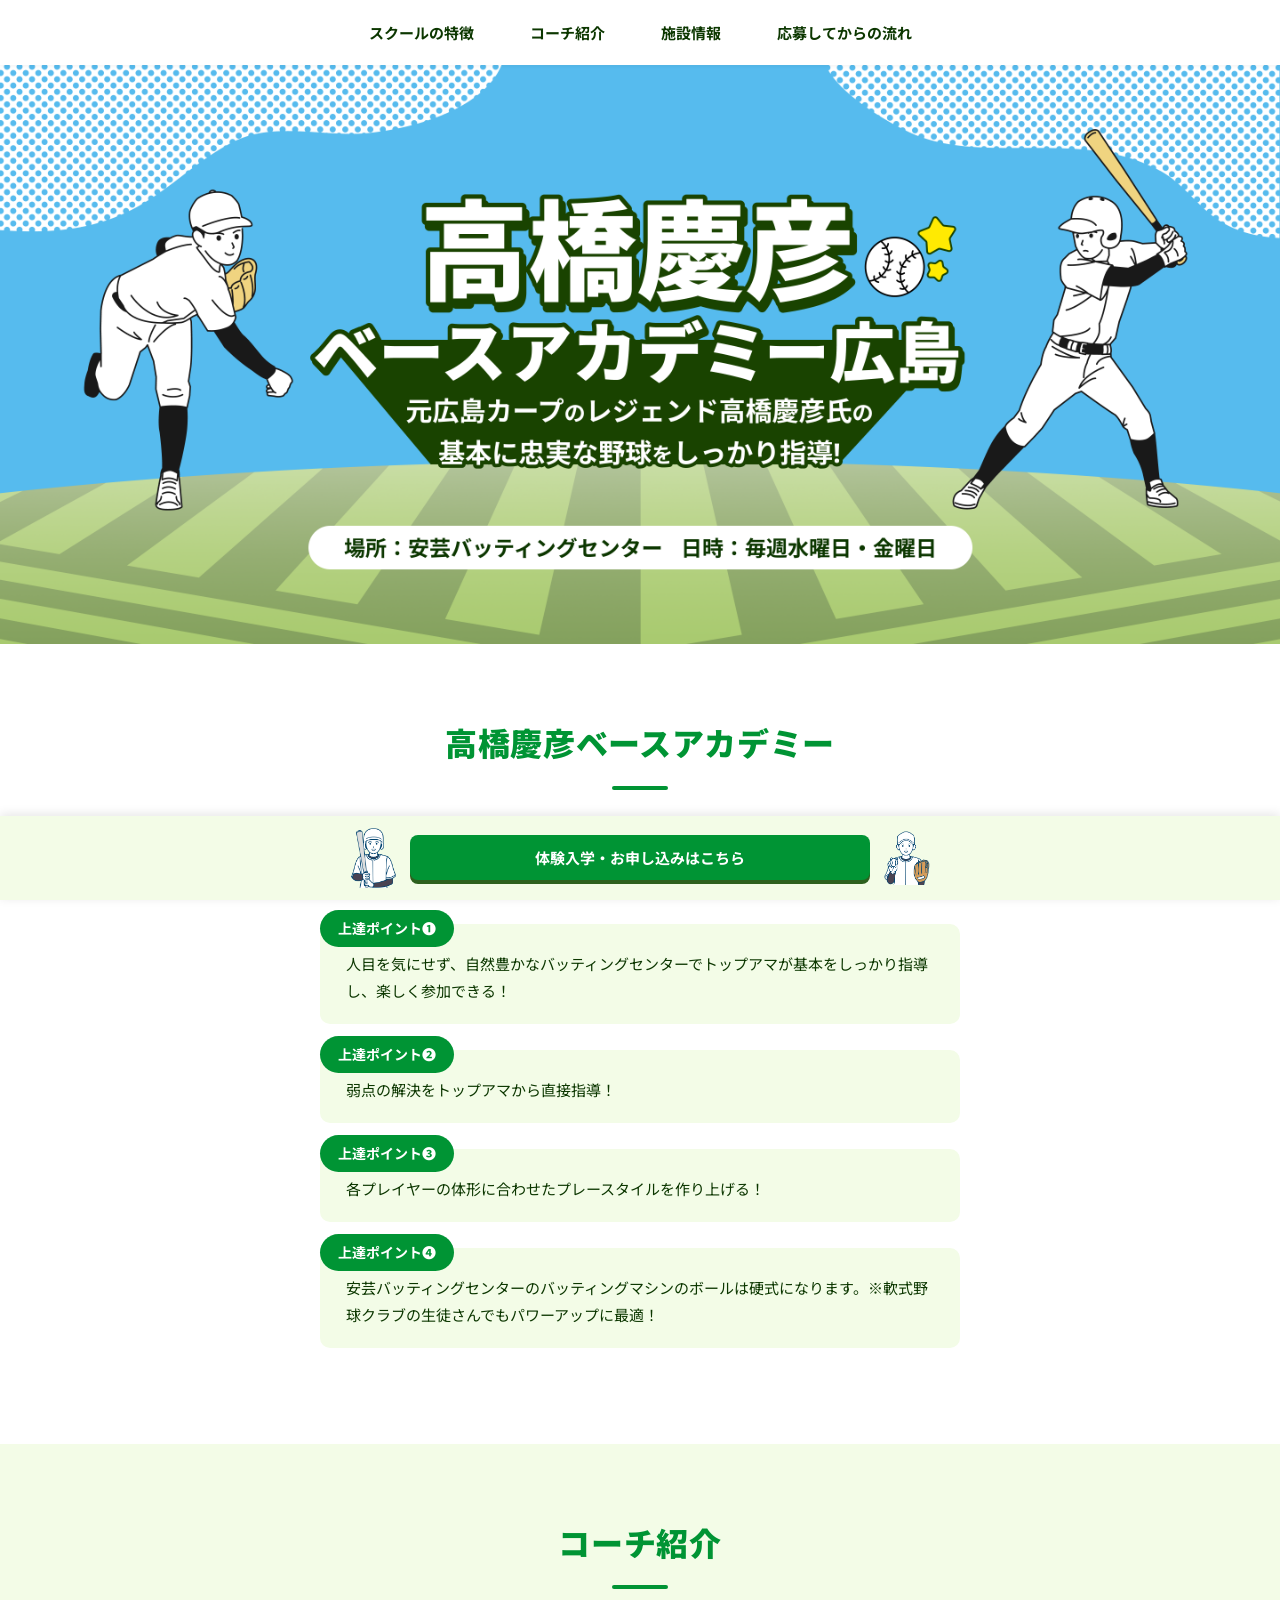
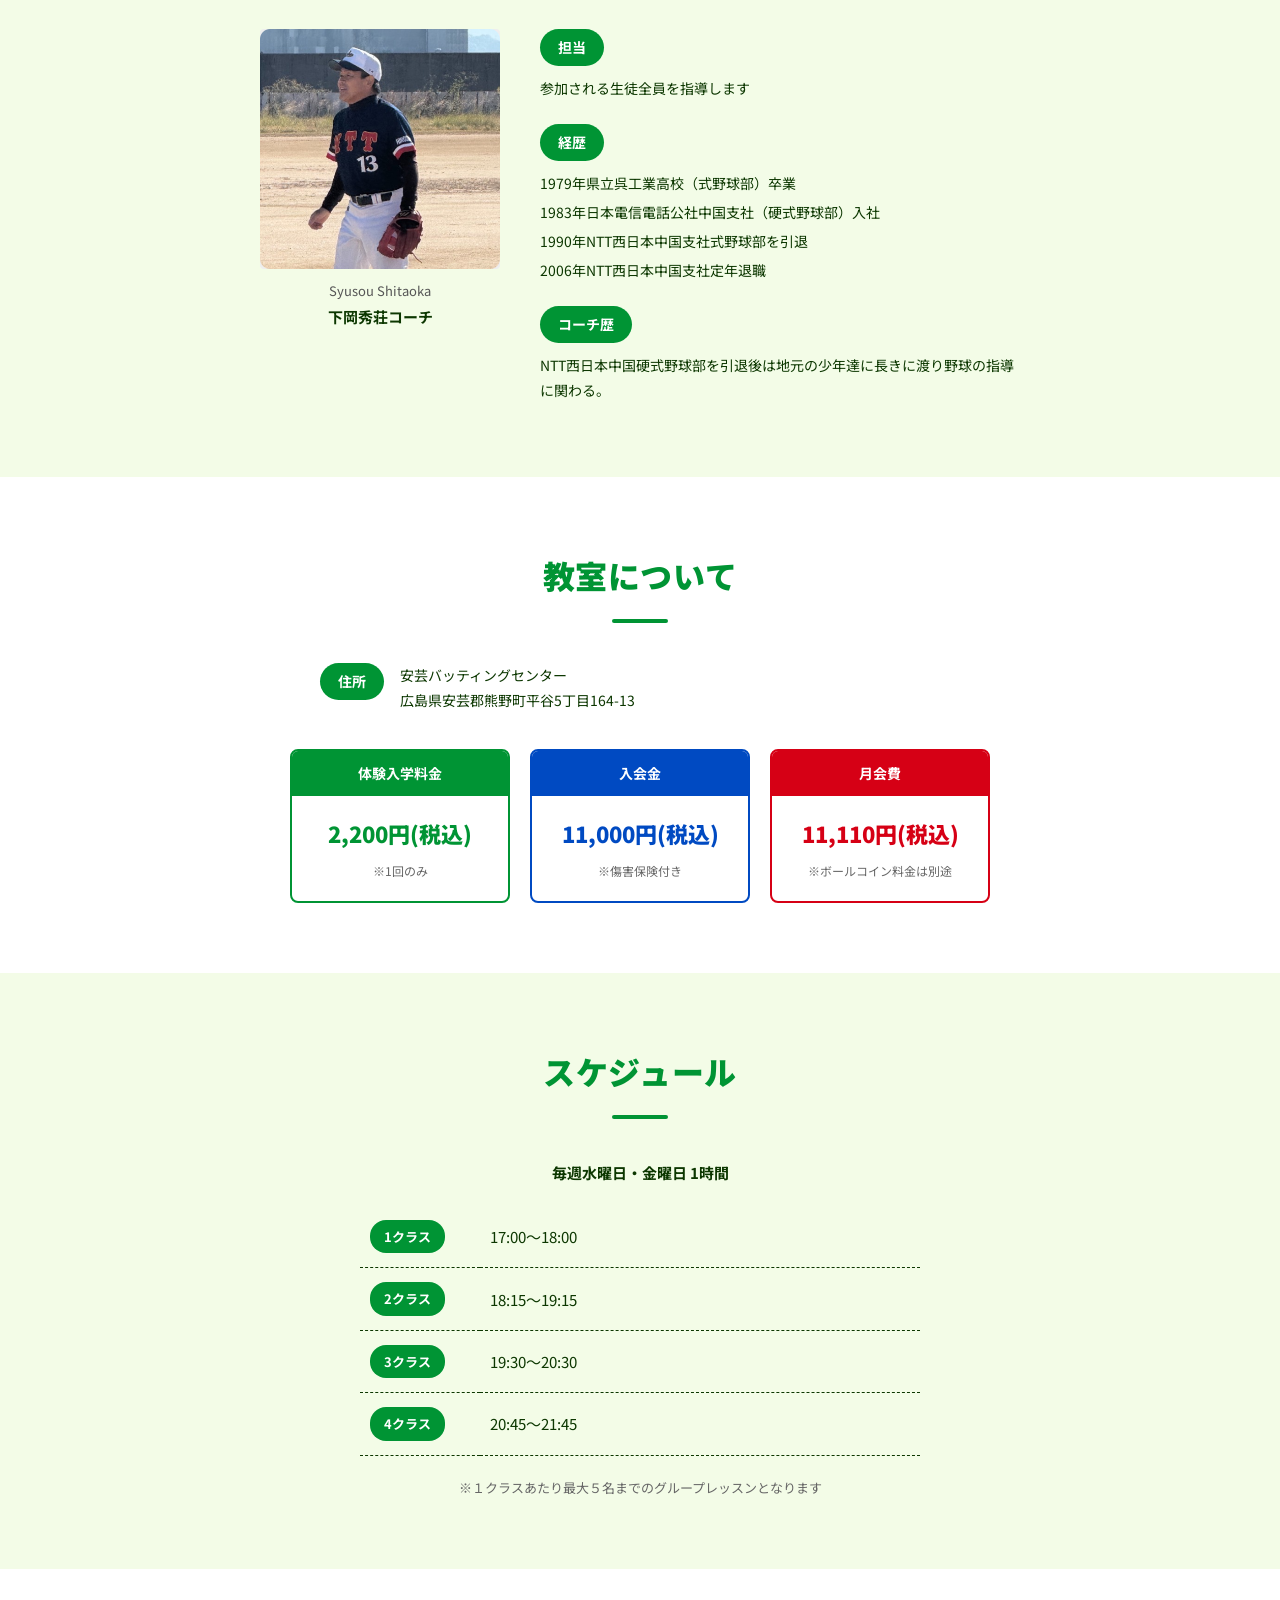
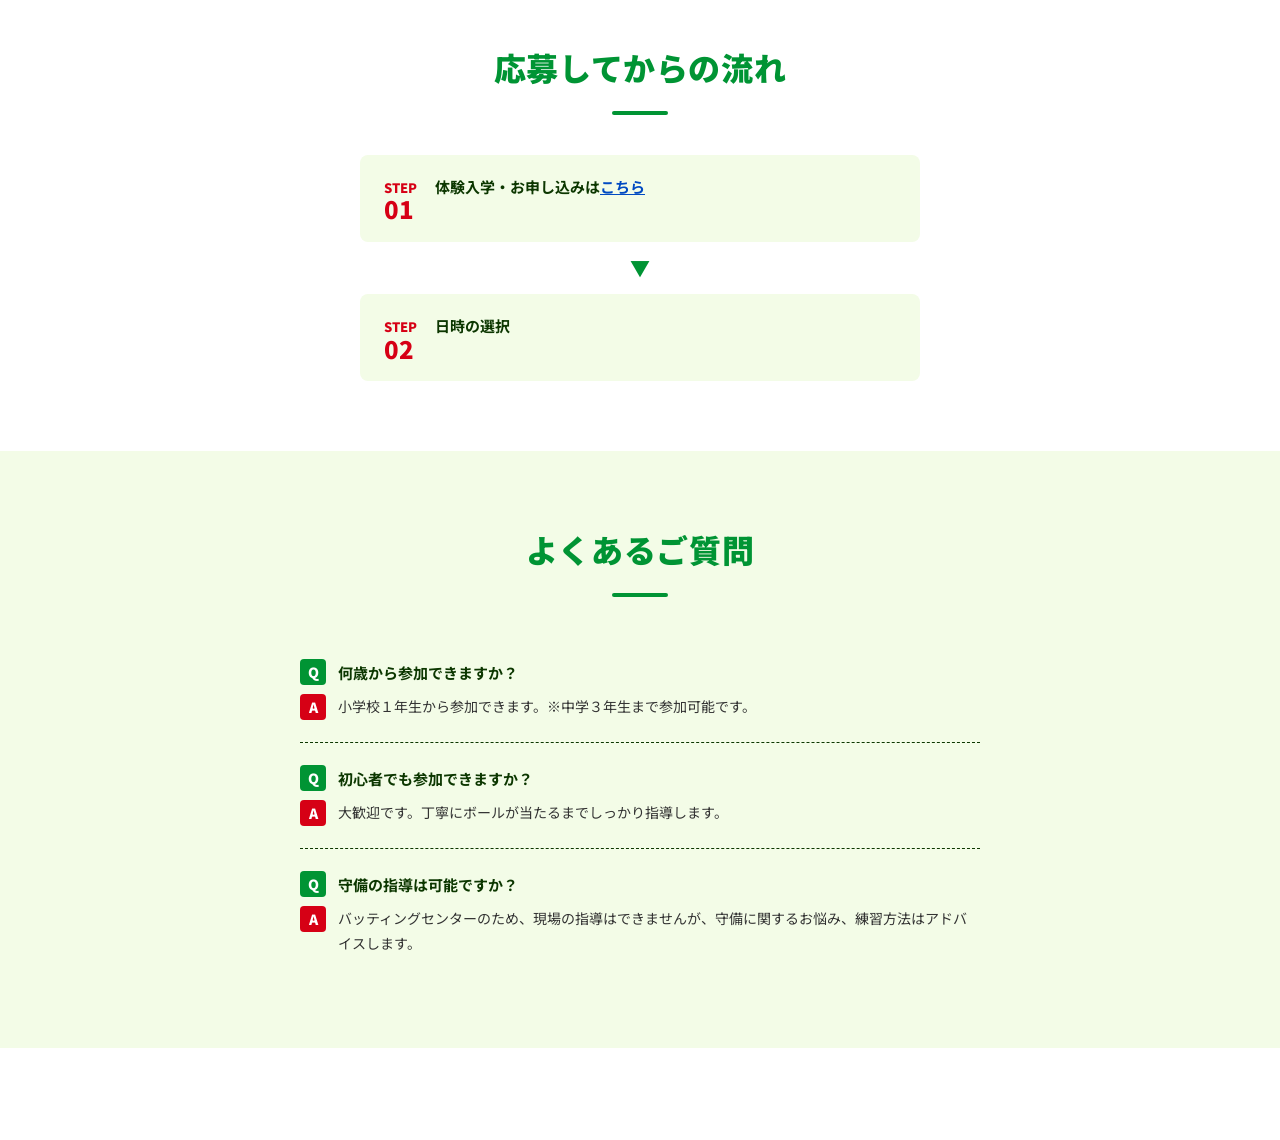
==== docs/index.html @ 221b0e86 "下岡コーチの画像パス変更" ====
<!doctype html>
<html lang="ja">
  <head>
    <meta charset="UTF-8" />
    <meta name="viewport" content="width=device-width, initial-scale=1.0" />
    <title>高橋慶彦ベースアカデミー広島</title>
    <link rel="preconnect" href="https://fonts.googleapis.com" />
    <link rel="preconnect" href="https://fonts.gstatic.com" crossorigin />
    <link
      href="https://fonts.googleapis.com/css2?family=Noto+Sans+JP:wght@400;500;700;900&display=swap"
      rel="stylesheet"
    />
    <link rel="stylesheet" href="./css/style.css" />
  </head>
  <body>
    <header class="site-nav">
      <ul>
        <li><a href="#point">スクールの特徴</a></li>
        <li><a href="#coach_pf">コーチ紹介</a></li>
        <li><a href="#class_room">施設情報</a></li>
        <li><a href="#flow">応募してからの流れ</a></li>
      </ul>
    </header>

    <!-- ============ kv ============ -->
    <section id="kv">
      <img src="img//KV.png" alt="KVメイン画像(1443×653)" class="kv-bg" />
    </section>

    <!-- ============ point ============ -->
    <section id="point">
      <div class="wrap">
        <h2 class="section-title">高橋慶彦ベースアカデミー</h2>
        <p class="lead">
          元広島東洋カープのレジェンド高橋慶彦氏が基本に忠実な野球を継承しています。<br />
          元NTT中国西日本の硬式野球部OBの下岡秀荘氏がコーチとして指導いたします。
        </p>

        <div class="point-card">
          <span class="badge-green">上達ポイント❶</span>
          <p>
            人目を気にせず、自然豊かなバッティングセンターでトップアマが基本をしっかり指導し、楽しく参加できる！
          </p>
        </div>
        <div class="point-card">
          <span class="badge-green">上達ポイント❷</span>
          <p>弱点の解決をトップアマから直接指導！</p>
        </div>
        <div class="point-card">
          <span class="badge-green">上達ポイント❸</span>
          <p>各プレイヤーの体形に合わせたプレースタイルを作り上げる！</p>
        </div>
        <div class="point-card">
          <span class="badge-green">上達ポイント❹</span>
          <p>
            安芸バッティングセンターのバッティングマシンのボールは硬式になります。※軟式野球クラブの生徒さんでもパワーアップに最適！
          </p>
        </div>
      </div>
    </section>

    <!-- ============ coach_pf ============ -->
    <section id="coach_pf" class="alt">
      <div class="wrap">
        <h2 class="section-title">コーチ紹介</h2>
        <div class="coach-inner">
          <div class="coach-photo">
            <img src="img/shimooka_coach.png" alt="下岡秀荘コーチの写真" />
            <p class="name">Syusou Shitaoka<strong>下岡秀荘コーチ</strong></p>
          </div>
          <div class="coach-detail">
            <span class="badge-green">担当</span>
            <p>参加される生徒全員を指導します</p>

            <span class="badge-green">経歴</span>
            <p>1979年県立呉工業高校（式野球部）卒業</p>
            <p>1983年日本電信電話公社中国支社（硬式野球部）入社</p>
            <p>1990年NTT西日本中国支社式野球部を引退</p>
            <p>2006年NTT西日本中国支社定年退職</p>

            <span class="badge-green">コーチ歴</span>
            <p>
              NTT西日本中国硬式野球部を引退後は地元の少年達に長きに渡り野球の指導に関わる。
            </p>
          </div>
        </div>
      </div>
    </section>

    <!-- ============ class_room ============ -->
    <section id="class_room">
      <div class="wrap">
        <h2 class="section-title">教室について</h2>
        <div class="address-block">
          <span class="badge-green">住所</span>
          <p>安芸バッティングセンター<br />広島県安芸郡熊野町平谷5丁目164-13</p>
        </div>
        <div class="price-cards">
          <div class="price-card green">
            <div class="head">体験入学料金</div>
            <div class="body">
              <div class="amount">2,200円(税込)</div>
              <div class="note">※1回のみ</div>
            </div>
          </div>
          <div class="price-card blue">
            <div class="head">入会金</div>
            <div class="body">
              <div class="amount">11,000円(税込)</div>
              <div class="note">※傷害保険付き</div>
            </div>
          </div>
          <div class="price-card red">
            <div class="head">月会費</div>
            <div class="body">
              <div class="amount">11,110円(税込)</div>
              <div class="note">※ボールコイン料金は別途</div>
            </div>
          </div>
        </div>
      </div>
    </section>

    <!-- ============ schedule ============ -->
    <section id="schedule" class="alt">
      <div class="wrap">
        <h2 class="section-title">スケジュール</h2>
        <p class="schedule-note">毎週水曜日・金曜日 1時間</p>
        <table class="schedule-table">
          <tr>
            <td><span class="class-pill">1クラス</span></td>
            <td>17:00〜18:00</td>
          </tr>
          <tr>
            <td><span class="class-pill">2クラス</span></td>
            <td>18:15〜19:15</td>
          </tr>
          <tr>
            <td><span class="class-pill">3クラス</span></td>
            <td>19:30〜20:30</td>
          </tr>
          <tr>
            <td><span class="class-pill">4クラス</span></td>
            <td>20:45〜21:45</td>
          </tr>
        </table>
        <p class="foot-note">
          ※１クラスあたり最大５名までのグループレッスンとなります
        </p>
      </div>
    </section>

    <!-- ============ flow ============ -->
    <section id="flow">
      <div class="wrap">
        <h2 class="section-title">応募してからの流れ</h2>
        <div class="flow-steps">
          <div class="flow-step">
            <div class="step-label">STEP<span class="num">01</span></div>
            <div class="step-text">
              体験入学・お申し込みは<a href="#">こちら</a>
            </div>
          </div>
          <div class="flow-arrow">▼</div>
          <div class="flow-step">
            <div class="step-label">STEP<span class="num">02</span></div>
            <div class="step-text">日時の選択</div>
          </div>
        </div>
      </div>
    </section>

    <!-- ============ qa ============ -->
    <section id="qa" class="alt">
      <div class="wrap">
        <h2 class="section-title">よくあるご質問</h2>
        <div class="qa-list">
          <div class="qa-item">
            <div class="qa-row q">
              <span class="qa-mark">Q</span>
              <p>何歳から参加できますか？</p>
            </div>
            <div class="qa-row a">
              <span class="qa-mark">A</span>
              <p>小学校１年生から参加できます。※中学３年生まで参加可能です。</p>
            </div>
          </div>
          <div class="qa-item">
            <div class="qa-row q">
              <span class="qa-mark">Q</span>
              <p>初心者でも参加できますか？</p>
            </div>
            <div class="qa-row a">
              <span class="qa-mark">A</span>
              <p>大歓迎です。丁寧にボールが当たるまでしっかり指導します。</p>
            </div>
          </div>
          <div class="qa-item">
            <div class="qa-row q">
              <span class="qa-mark">Q</span>
              <p>守備の指導は可能ですか？</p>
            </div>
            <div class="qa-row a">
              <span class="qa-mark">A</span>
              <p>
                バッティングセンターのため、現場の指導はできませんが、守備に関するお悩み、練習方法はアドバイスします。
              </p>
            </div>
          </div>
        </div>
      </div>
    </section>

    <!-- ============ entry ============ -->
    <section id="entry">
      <div class="entry-inner">
        <div class="entry-illust">
          <img src="img//batter.png" alt="バッターのイラスト" />
        </div>
        <div class="cta-btn-wrap">
          <a href="#" class="cta-btn">体験入学・お申し込みはこちら</a>
        </div>
        <div class="entry-illust">
          <img src="img//catcher.png" alt="キャッチャーのイラスト" />
        </div>
      </div>
    </section>
  </body>
</html>
---- docs/css/style.css ----
:root{
  --green: #009434;
  --green-dark: #2d601e;
  --green-pale: #F3FCE7;
  --blue: #004AC2;
  --red: #D60015;
  --ink: #0C3700;
  --line: #0C3700;
}
*{ box-sizing:border-box; margin:0; padding:0; }
html{ scroll-behavior:smooth; }
body{
  font-family:"Noto Sans JP", "Hiragino Sans", "Yu Gothic", sans-serif;
  color:var(--ink);
  background:#fff;
  line-height:1.8;
  -webkit-font-smoothing:antialiased;
}
img{ max-width:100%; display:block; }
a{ color:inherit; text-decoration:none; }
.wrap{ max-width:1040px; margin:0 auto; padding:0 24px; }
 
h2.section-title{
  text-align:center;
  color:var(--green);
  font-size:32px;
  font-weight:900;
  letter-spacing:.02em;
  position:relative;
  padding-bottom:18px;
  margin-bottom:40px;
}
h2.section-title::after{
  content:"";
  position:absolute;
  bottom:0; left:50%;
  transform:translateX(-50%);
  width:56px; height:4px;
  background:var(--green);
  border-radius:2px;
}
 
/* ===== NAV ===== */
header.site-nav{
  position:sticky;
  top:0;
  z-index:100;
  width:100%;
  padding:18px 24px;
  background:#fff;
  box-shadow:0 1px 4px rgba(0,0,0,.06);
}
header.site-nav ul{
  list-style:none;
  display:flex;
  justify-content:center;
  gap:56px;
  max-width:1040px;
  margin:0 auto;
  flex-wrap:wrap;
}
header.site-nav a{
  font-weight:700;
  font-size:15px;
  color:var(--ink);
  text-align:center;
}
header.site-nav a:hover{ color:var(--green); }
 
/* ===== KV ===== */
#kv{
  width:100%;
}
#kv .kv-bg{
  width:100%;
  height:auto;
  aspect-ratio:1443/653;
  object-fit:cover;
  display:block;
}
 
/* ===== shared section spacing ===== */
section {
  padding: 70px 0;
}

#kv {
  padding: 0;
}

section.alt {
  background: var(--green-pale);
}
 
/* ===== POINT ===== */
#point .lead{
  text-align:center;
  max-width:640px;
  margin:0 auto 40px;
  font-size:15px;
}
.point-card{
  max-width:640px;
  margin:0 auto 26px;
  background:var(--green-pale);
  border-radius:10px;
  padding:26px 24px 20px;
  position:relative;
}
.badge-green{
  display:inline-block;
  background:var(--green);
  color:#fff;
  font-weight:700;
  font-size:14px;
  padding:6px 18px;
  border-radius:20px;
  margin-bottom:10px;
}
.point-card .badge-green{
  position:absolute;
  top:-14px;
  left:0;
  margin-bottom:0;
}
.point-card p{
  font-size:15px;
  padding-left:2px;
}
 
/* ===== COACH ===== */
#coach_pf .coach-inner{
  max-width:760px;
  margin:0 auto;
  display:flex;
  gap:40px;
  align-items:flex-start;
}
.coach-photo{
  flex:0 0 240px;
  text-align:center;
}
.coach-photo img{
  width:100%;
  aspect-ratio:1/1;
  object-fit:cover;
  border-radius:4px;
  background:#eee;
}
.coach-photo .name{
  margin-top:10px;
  font-size:13px;
  color:#555;
}
.coach-photo .name strong{
  display:block;
  font-size:15px;
  color:var(--ink);
  font-weight:700;
}
.coach-detail{ flex:1 1 auto; }
.coach-detail .badge-green{ margin-top:18px; }
.coach-detail .badge-green:first-child{ margin-top:0; }
.coach-detail p{ font-size:14px; margin-bottom:4px; }
 
/* ===== CLASS ROOM ===== */
.address-block{
  max-width:640px;
  margin:0 auto 36px;
  display:flex;
  gap:16px;
  align-items:flex-start;
}
.address-block p{ font-size:14px; }
.price-cards{
  max-width:700px;
  margin:0 auto;
  display:grid;
  grid-template-columns:repeat(3,1fr);
  gap:20px;
}
.price-card{
  border:2px solid;
  border-radius:8px;
  overflow:hidden;
  text-align:center;
}
.price-card .head{
  color:#fff;
  font-weight:700;
  font-size:14px;
  padding:10px 6px;
}
.price-card .body{
  padding:18px 10px 20px;
}
.price-card .amount{
  font-size:22px;
  font-weight:900;
}
.price-card .note{
  margin-top:6px;
  font-size:12px;
  color:#666;
}
.price-card.green{ border-color:var(--green); }
.price-card.green .head{ background:var(--green); }
.price-card.green .amount{ color:var(--green); }
.price-card.blue{ border-color:var(--blue); }
.price-card.blue .head{ background:var(--blue); }
.price-card.blue .amount{ color:var(--blue); }
.price-card.red{ border-color:var(--red); }
.price-card.red .head{ background:var(--red); }
.price-card.red .amount{ color:var(--red); }
 
/* ===== SCHEDULE ===== */
#schedule .schedule-note{
  text-align:center;
  font-weight:700;
  margin-bottom:20px;
  font-size:15px;
}
table.schedule-table{
  max-width:560px;
  margin:0 auto;
  width:100%;
  border-collapse:collapse;
}
table.schedule-table td{
  border-bottom:1px dashed var(--line);
  padding:14px 10px;
  font-size:15px;
}
table.schedule-table td:first-child{ width:120px; }
.class-pill{
  display:inline-block;
  background:var(--green);
  color:#fff;
  font-weight:700;
  font-size:13px;
  padding:5px 14px;
  border-radius:16px;
  white-space:nowrap;
}
#schedule .foot-note{
  text-align:center;
  font-size:13px;
  color:#666;
  margin-top:20px;
}
 
/* ===== FLOW ===== */
.flow-steps{
  max-width:560px;
  margin:0 auto;
}
.flow-step{
  background:var(--green-pale);
  border-radius:8px;
  padding:18px 24px;
  display:flex;
  align-items:baseline;
  gap:18px;
  margin-bottom:0;
}
.flow-step .step-label{
  color:var(--red);
  font-weight:900;
  font-size:13px;
  line-height:1.2;
  flex:0 0 auto;
}
.flow-step .step-label .num{ display:block; font-size:24px; }
.flow-step .step-text{ font-size:15px; font-weight:700; }
.flow-step .step-text a{ color:var(--blue); text-decoration:underline; }
.text-link{ color:var(--blue); text-decoration:underline; }
.flow-arrow{
  text-align:center;
  color:var(--green);
  font-size:20px;
  margin:8px 0;
}
 
/* ===== QA ===== */
.qa-list{ max-width:680px; margin:0 auto; }
.qa-item{
  padding:22px 0;
  border-bottom:1px dashed var(--line);
  display:flex;
  flex-direction:column;
  gap:8px;
}
.qa-item:last-child{ border-bottom:none; }
.qa-row{ display:flex; gap:12px; align-items:flex-start; font-size:15px; }
.qa-mark{
  flex:0 0 26px;
  height:26px;
  line-height:26px;
  text-align:center;
  font-weight:900;
  color:#fff;
  border-radius:4px;
  font-size:14px;
}
.qa-row.q .qa-mark{ background:var(--green); }
.qa-row.a .qa-mark{ background:var(--red); }
.qa-row.q p{ font-weight:700; }
.qa-row.a p{ font-size:14px; color:#333; }
 
/* ===== ENTRY (floating CTA bar) ===== */
body{
  padding-bottom:92px; /* フローティングバー分の余白 */
}
#entry{
  position:fixed;
  left:0;
  bottom:0;
  width:100%;
  z-index:200;
  background:var(--green-pale);
  padding:12px 16px;
  box-shadow:0 -2px 10px rgba(0,0,0,.1);
}
#entry .entry-inner{
  max-width:1040px;
  margin:0 auto;
  display:flex;
  align-items:center;
  justify-content:center;
  gap:14px;
}
#entry .entry-illust{ flex:0 0 46px; }
#entry .entry-illust img{ width:100%; }
#entry .cta-btn-wrap{
  flex:1 1 auto;
  max-width:460px;
}
.cta-btn{
  display:flex;
  align-items:center;
  justify-content:center;
  text-align:center;
  min-height:45px;
  background:var(--green);
  color:#fff;
  font-weight:700;
  font-size:15px;
  line-height:1.3;
  padding:8px 16px;
  border-radius:8px;
  box-shadow:0 4px 0 var(--green-dark);
  transition:transform .15s ease;
}
.cta-btn:hover{ transform:translateY(2px); box-shadow:0 2px 0 var(--green-dark); }
 
/* ===================== RESPONSIVE (SP < 768px) ===================== */
@media (max-width:767px){
  header.site-nav ul{ gap:18px 24px; }
  header.site-nav a{ font-size:12px; }
 
  section{ padding:48px 0; }
  h2.section-title{ font-size:24px; margin-bottom:28px; }
 
  #coach_pf .coach-inner{ flex-direction:column; align-items:center; text-align:left; }
  .coach-photo{ flex:0 0 auto; width:60%; max-width:220px; }
 
  .address-block{ flex-direction:column; }
 
  .price-cards{ grid-template-columns:1fr; gap:14px; }
 
  table.schedule-table td:first-child{ width:auto; white-space:nowrap; }
  .class-pill{ padding:5px 12px; font-size:12px; }
 
  #entry{ padding:10px 12px; }
  #entry .entry-inner{ gap:8px; }
  #entry .entry-illust{ flex-basis:32px; }
  .cta-btn{ font-size:13px; padding:8px 10px; min-height:45px; }
  body{ padding-bottom:78px; }
}
 
@media (max-width:420px){
  .flow-step{ padding:14px 16px; gap:12px; }
}
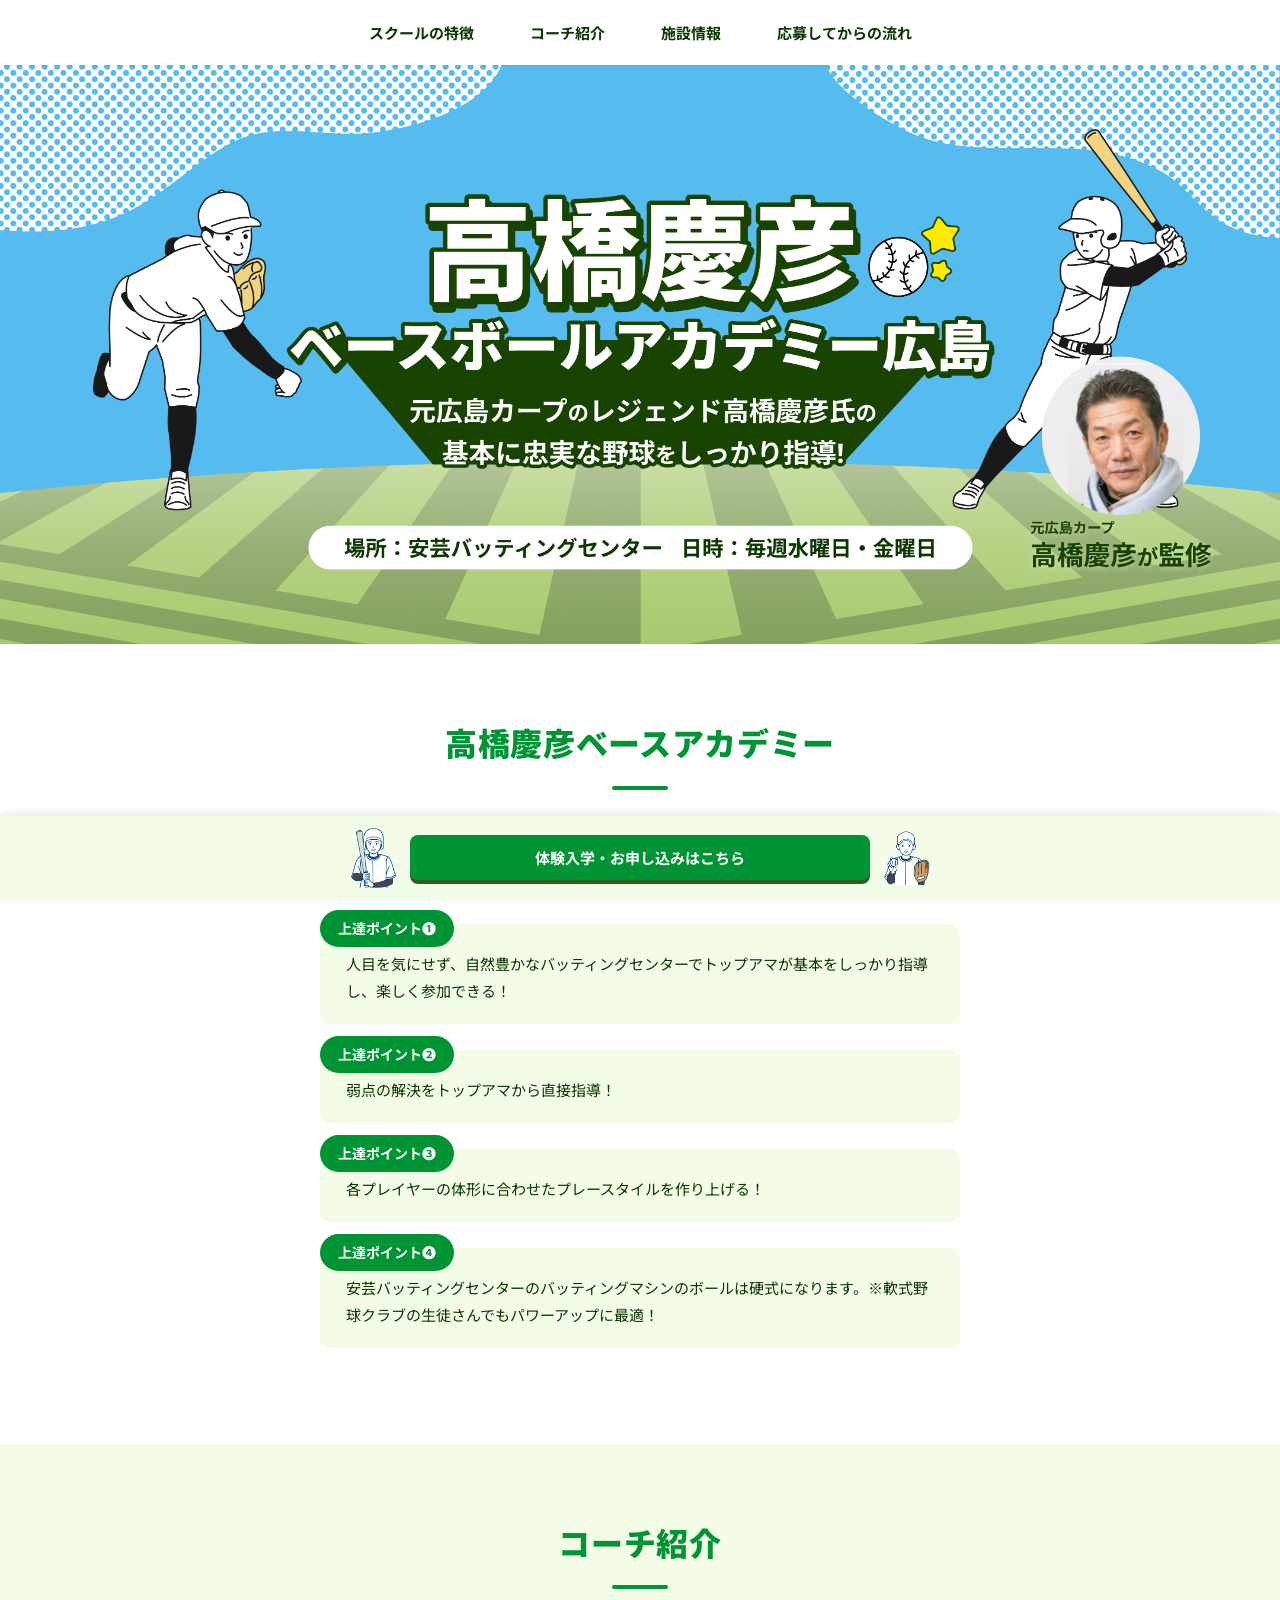
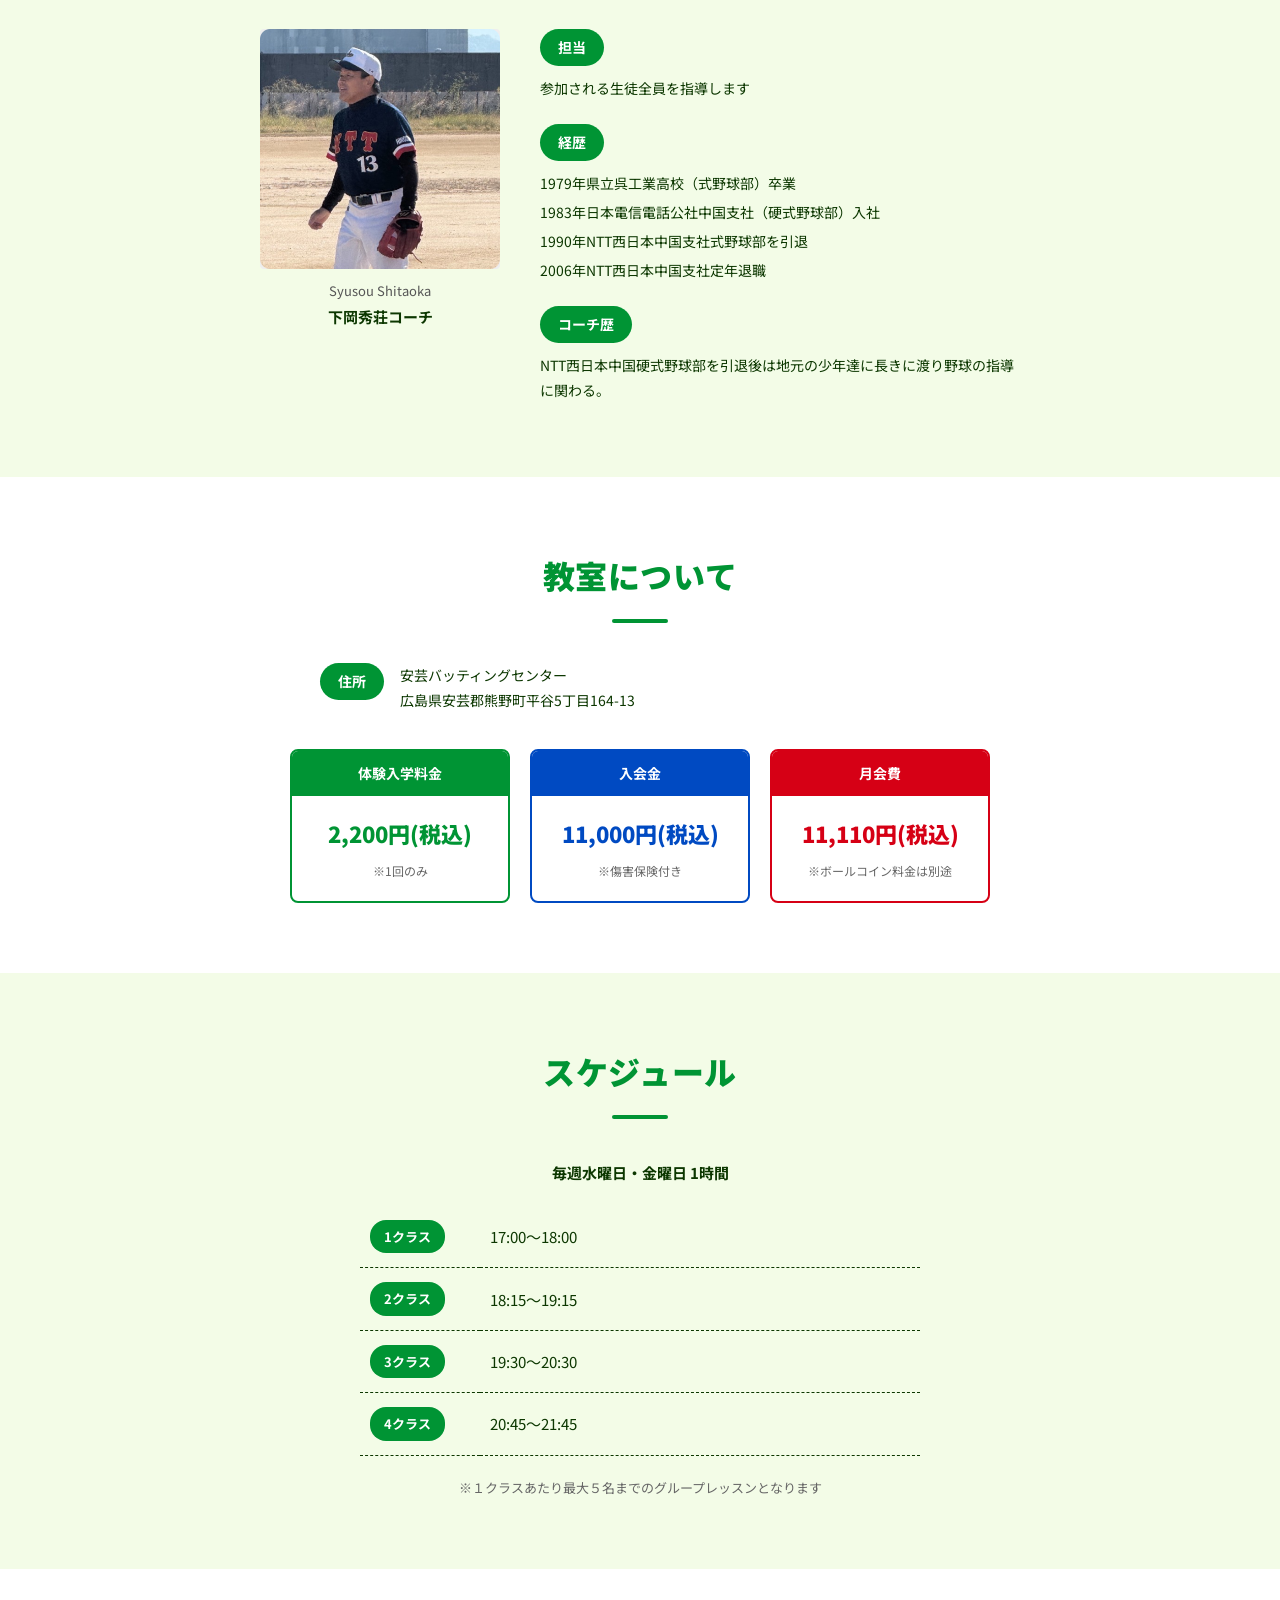
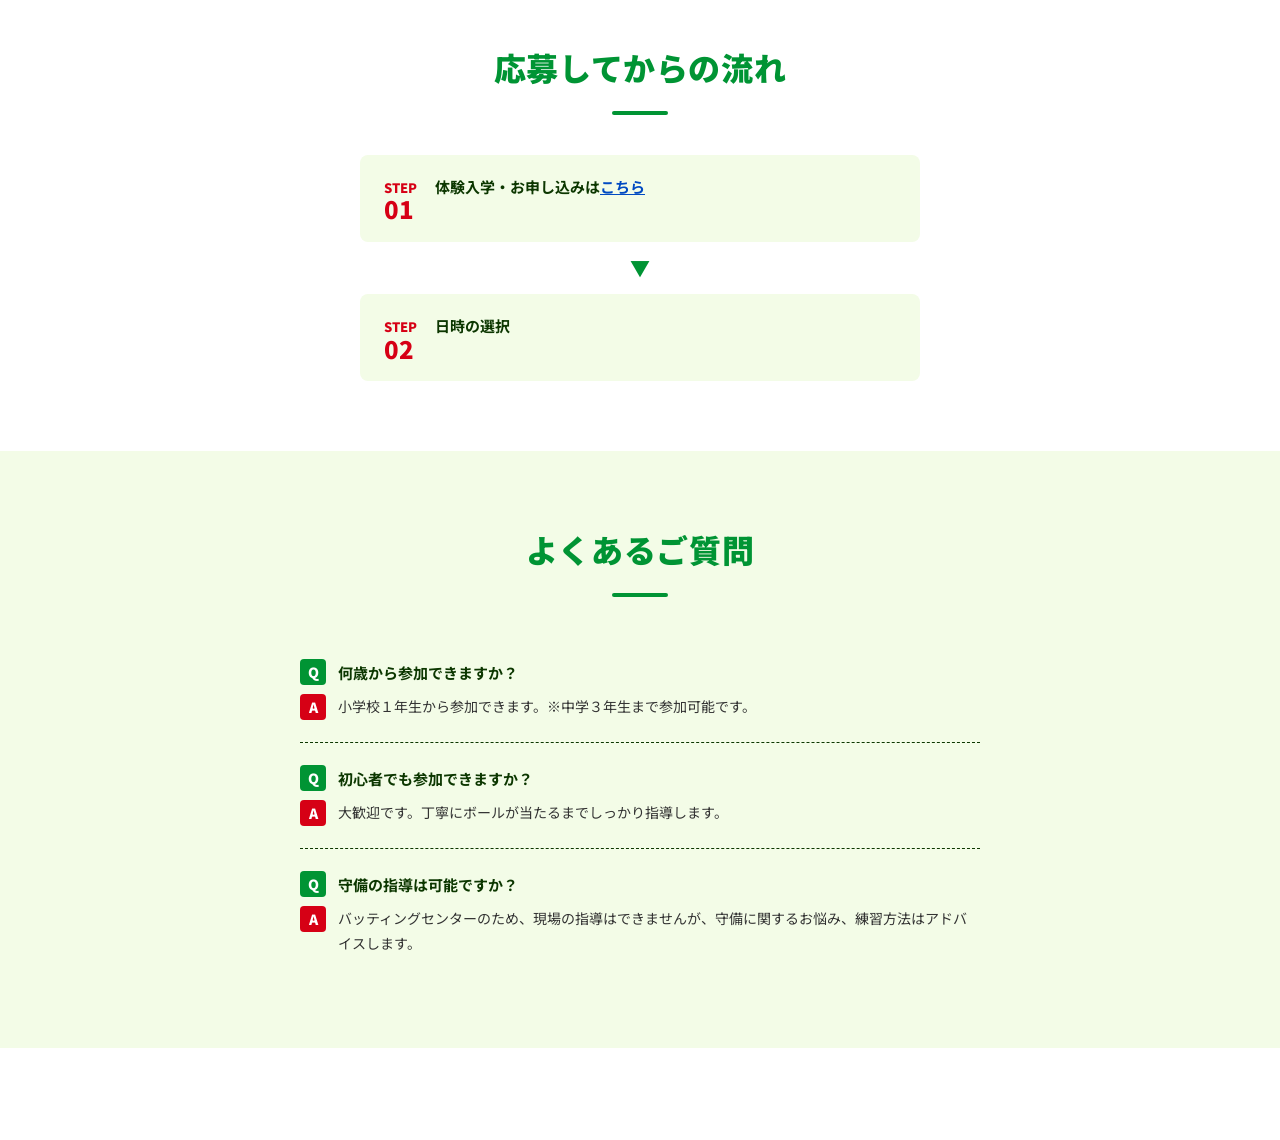
==== commit f6a9e6a8: "緊急対応、KV差し替え" ====
--- a/docs/index.html
+++ b/docs/index.html
@@ -3,7 +3,11 @@
   <head>
     <meta charset="UTF-8" />
     <meta name="viewport" content="width=device-width, initial-scale=1.0" />
-    <title>高橋慶彦ベースアカデミー広島</title>
+    <meta
+      name="description"
+      content="元広島カープのレジェンド「高橋慶彦」監修！ベースボールアカデミーで、自分に合った練習法を学べる野球塾！"
+    />
+    <title>高橋慶彦ベースボールアカデミー広島</title>
     <link rel="preconnect" href="https://fonts.googleapis.com" />
     <link rel="preconnect" href="https://fonts.gstatic.com" crossorigin />
     <link
@@ -158,7 +162,10 @@
           <div class="flow-step">
             <div class="step-label">STEP<span class="num">01</span></div>
             <div class="step-text">
-              体験入学・お申し込みは<a href="#">こちら</a>
+              体験入学・お申し込みは<a
+                href="https://docs.google.com/forms/d/e/1FAIpQLSd_ViCDbuYGsh76jq17ZRsKIVQLb3sRUVNpAVsPD1KAmyO4og/viewform?usp=header"
+                >こちら</a
+              >
             </div>
           </div>
           <div class="flow-arrow">▼</div>
@@ -218,7 +225,11 @@
           <img src="img//batter.png" alt="バッターのイラスト" />
         </div>
         <div class="cta-btn-wrap">
-          <a href="#" class="cta-btn">体験入学・お申し込みはこちら</a>
+          <a
+            href="https://docs.google.com/forms/d/e/1FAIpQLSd_ViCDbuYGsh76jq17ZRsKIVQLb3sRUVNpAVsPD1KAmyO4og/viewform?usp=header"
+            class="cta-btn"
+            >体験入学・お申し込みはこちら</a
+          >
         </div>
         <div class="entry-illust">
           <img src="img//catcher.png" alt="キャッチャーのイラスト" />
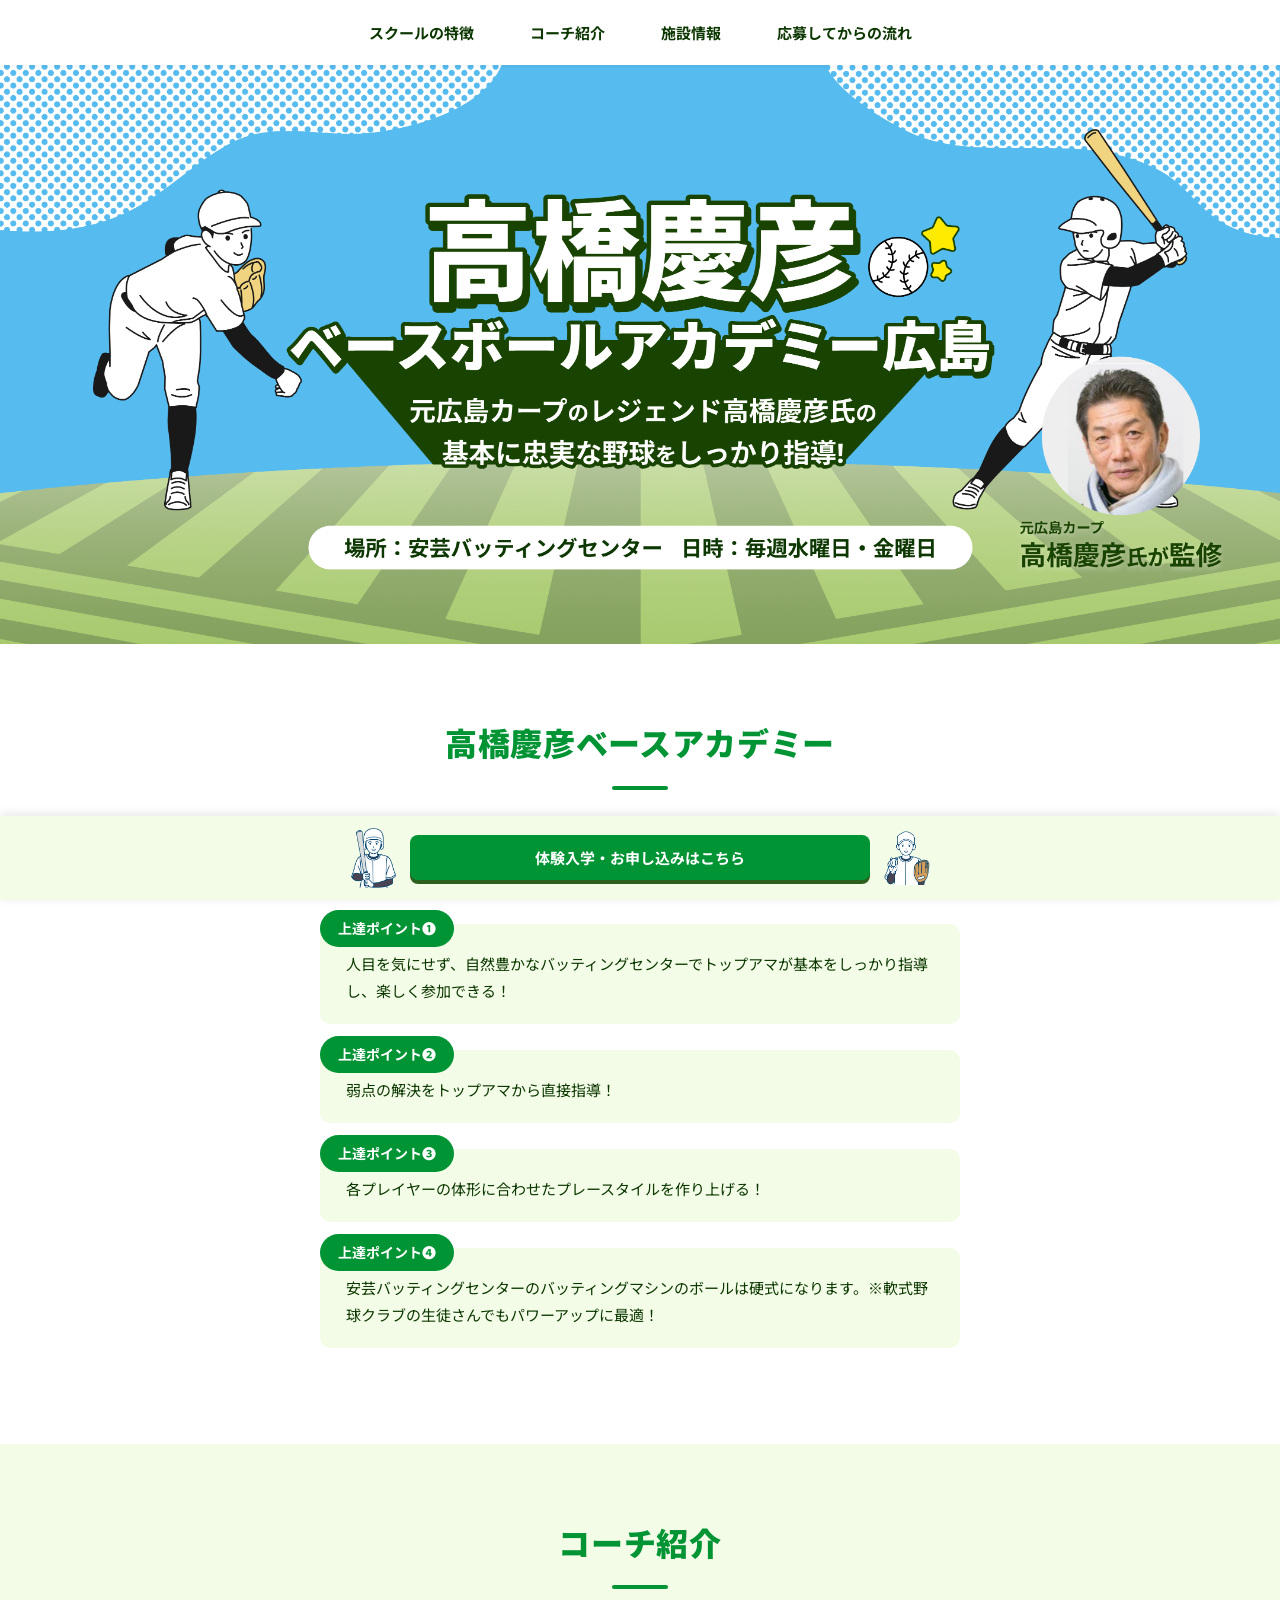
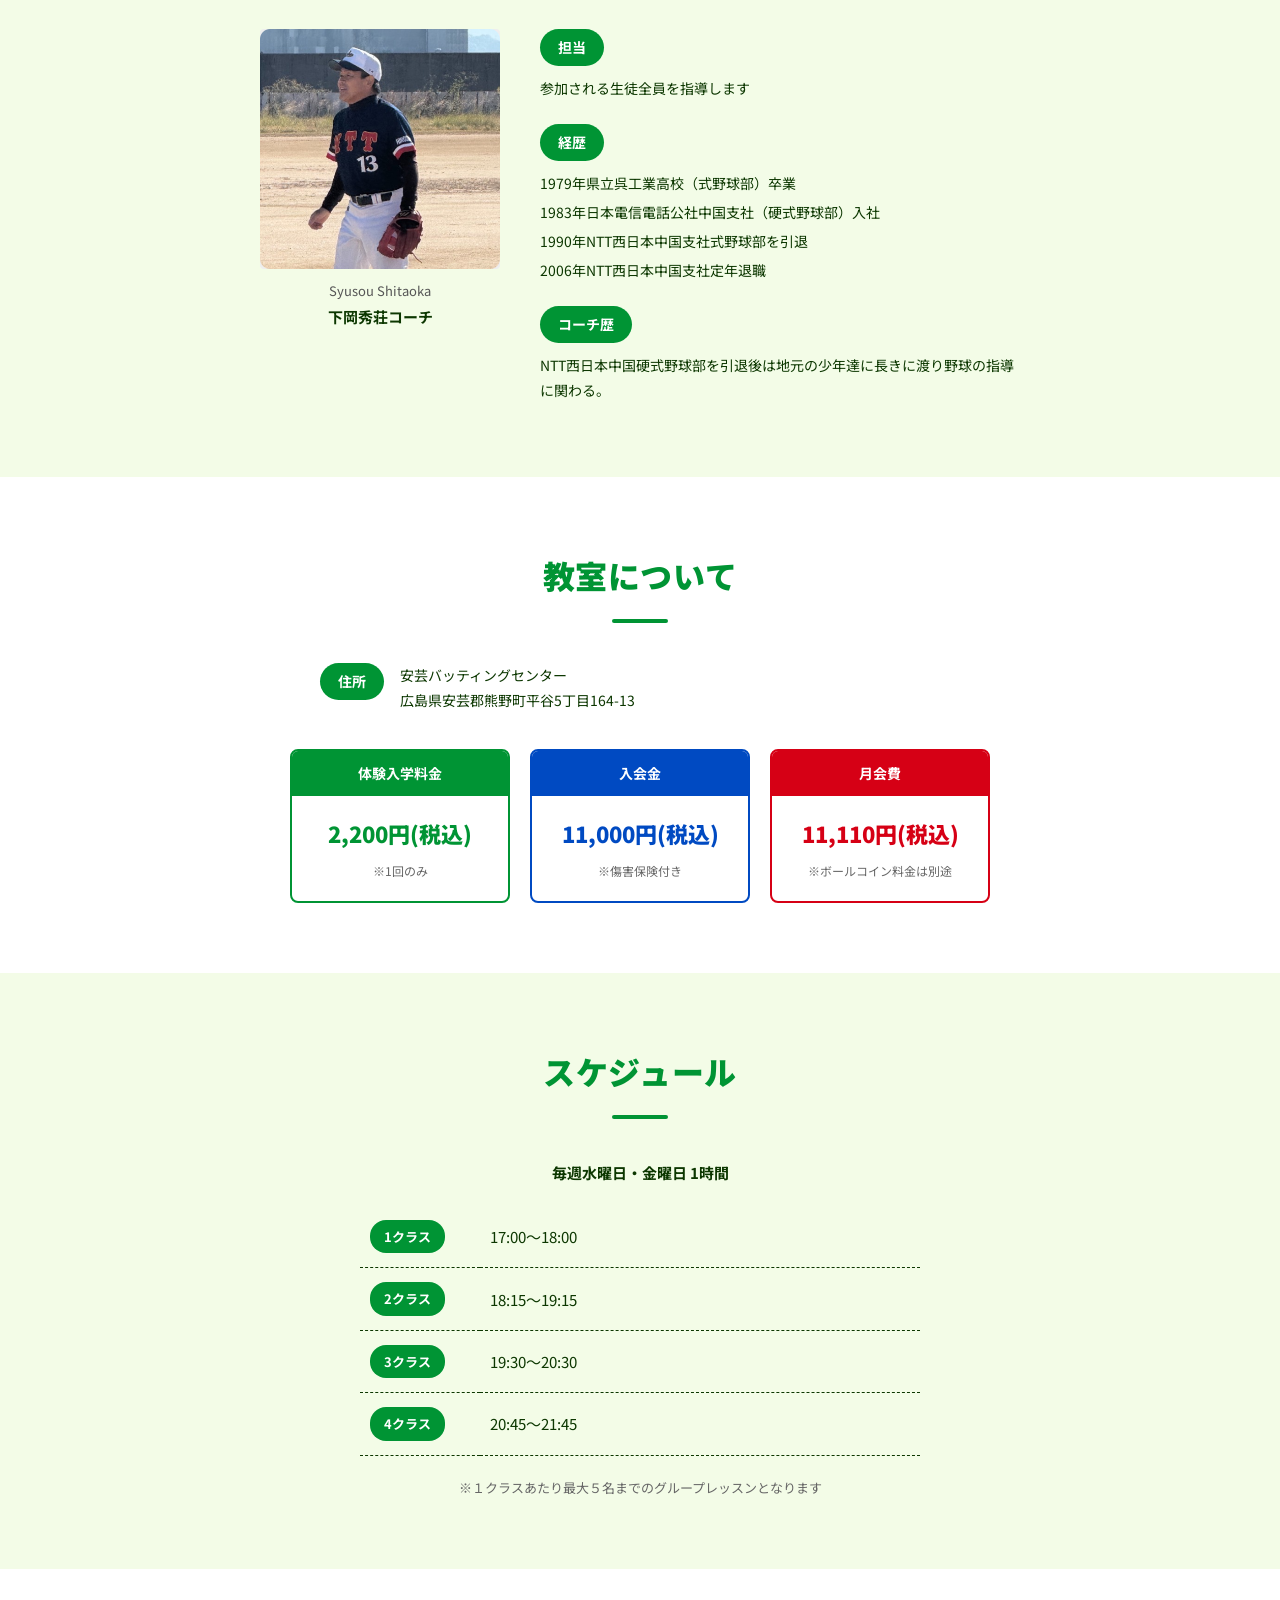
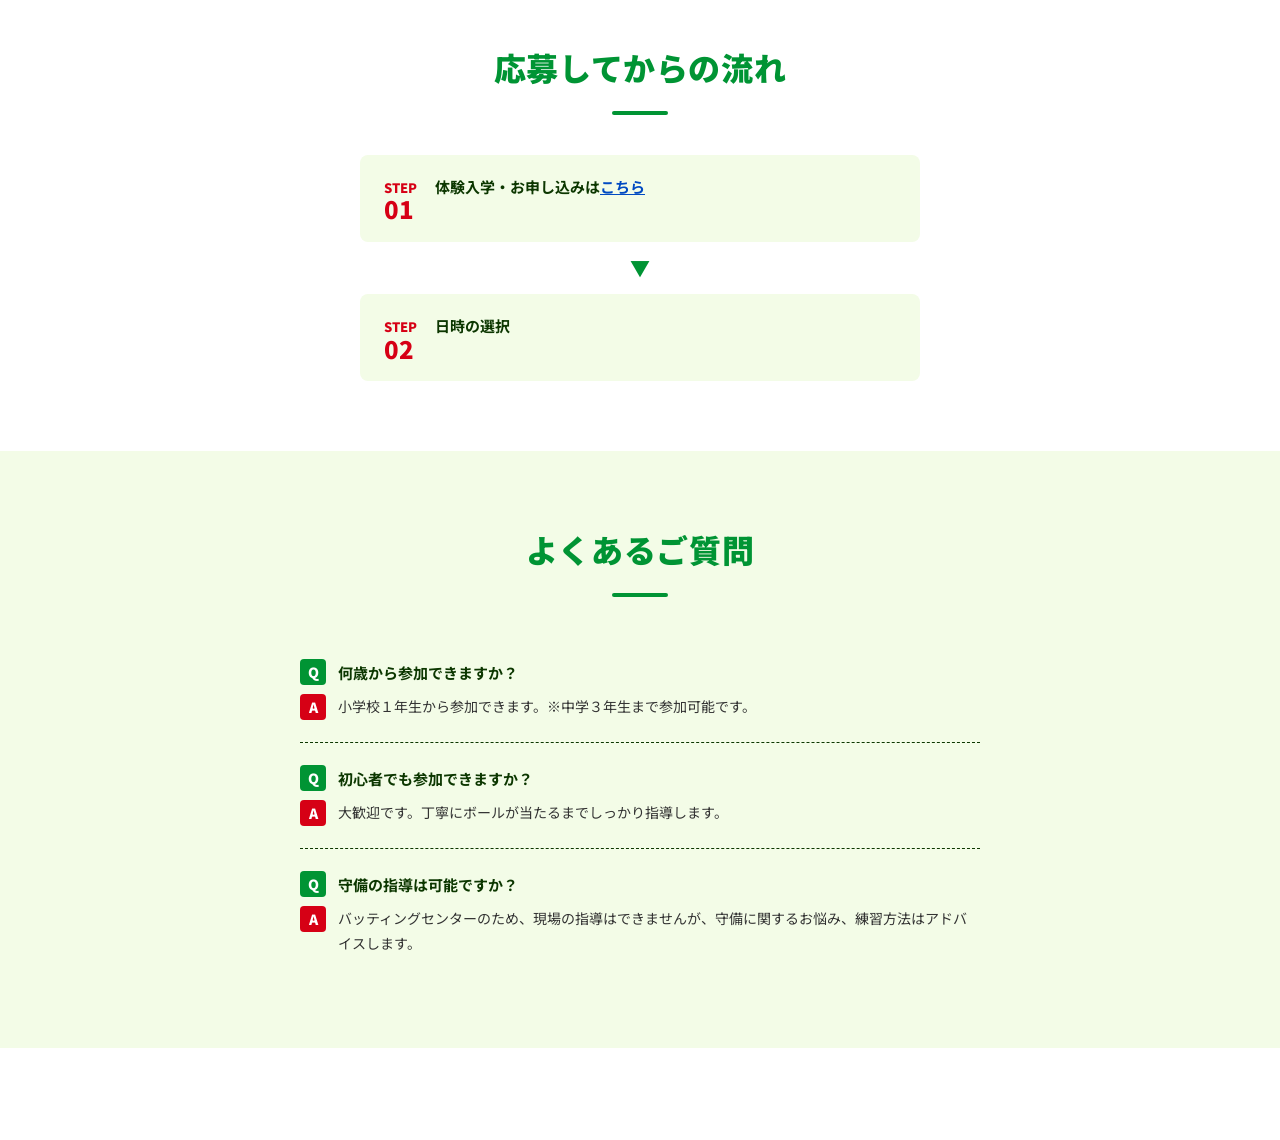
==== commit 682422d7: "KV微調整" ====
--- a/docs/index.html
+++ b/docs/index.html
@@ -5,7 +5,7 @@
     <meta name="viewport" content="width=device-width, initial-scale=1.0" />
     <meta
       name="description"
-      content="元広島カープのレジェンド「高橋慶彦」監修！ベースボールアカデミーで、自分に合った練習法を学べる野球塾！"
+      content="元広島カープのレジェンド高橋慶彦氏が監修！安芸バッティングセンターで、自分に合った練習法を学べる野球塾！"
     />
     <title>高橋慶彦ベースボールアカデミー広島</title>
     <link rel="preconnect" href="https://fonts.googleapis.com" />
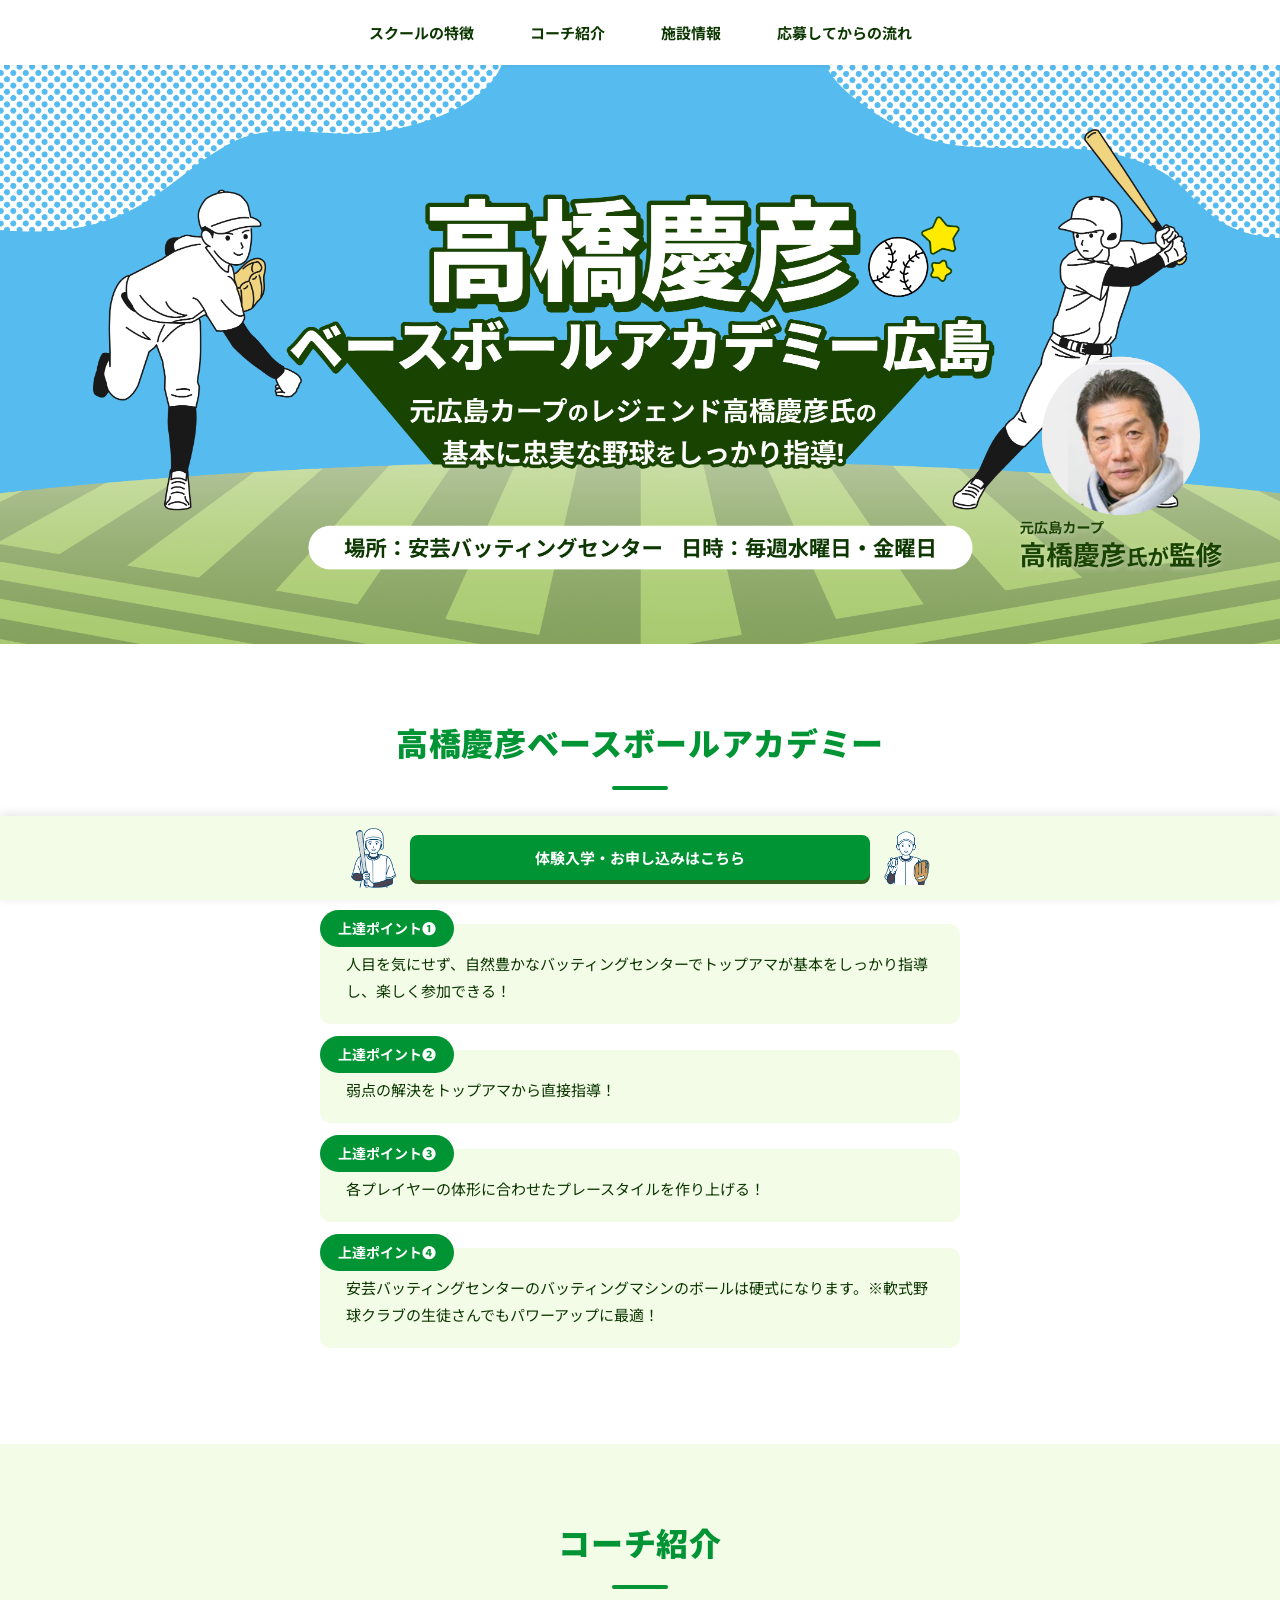
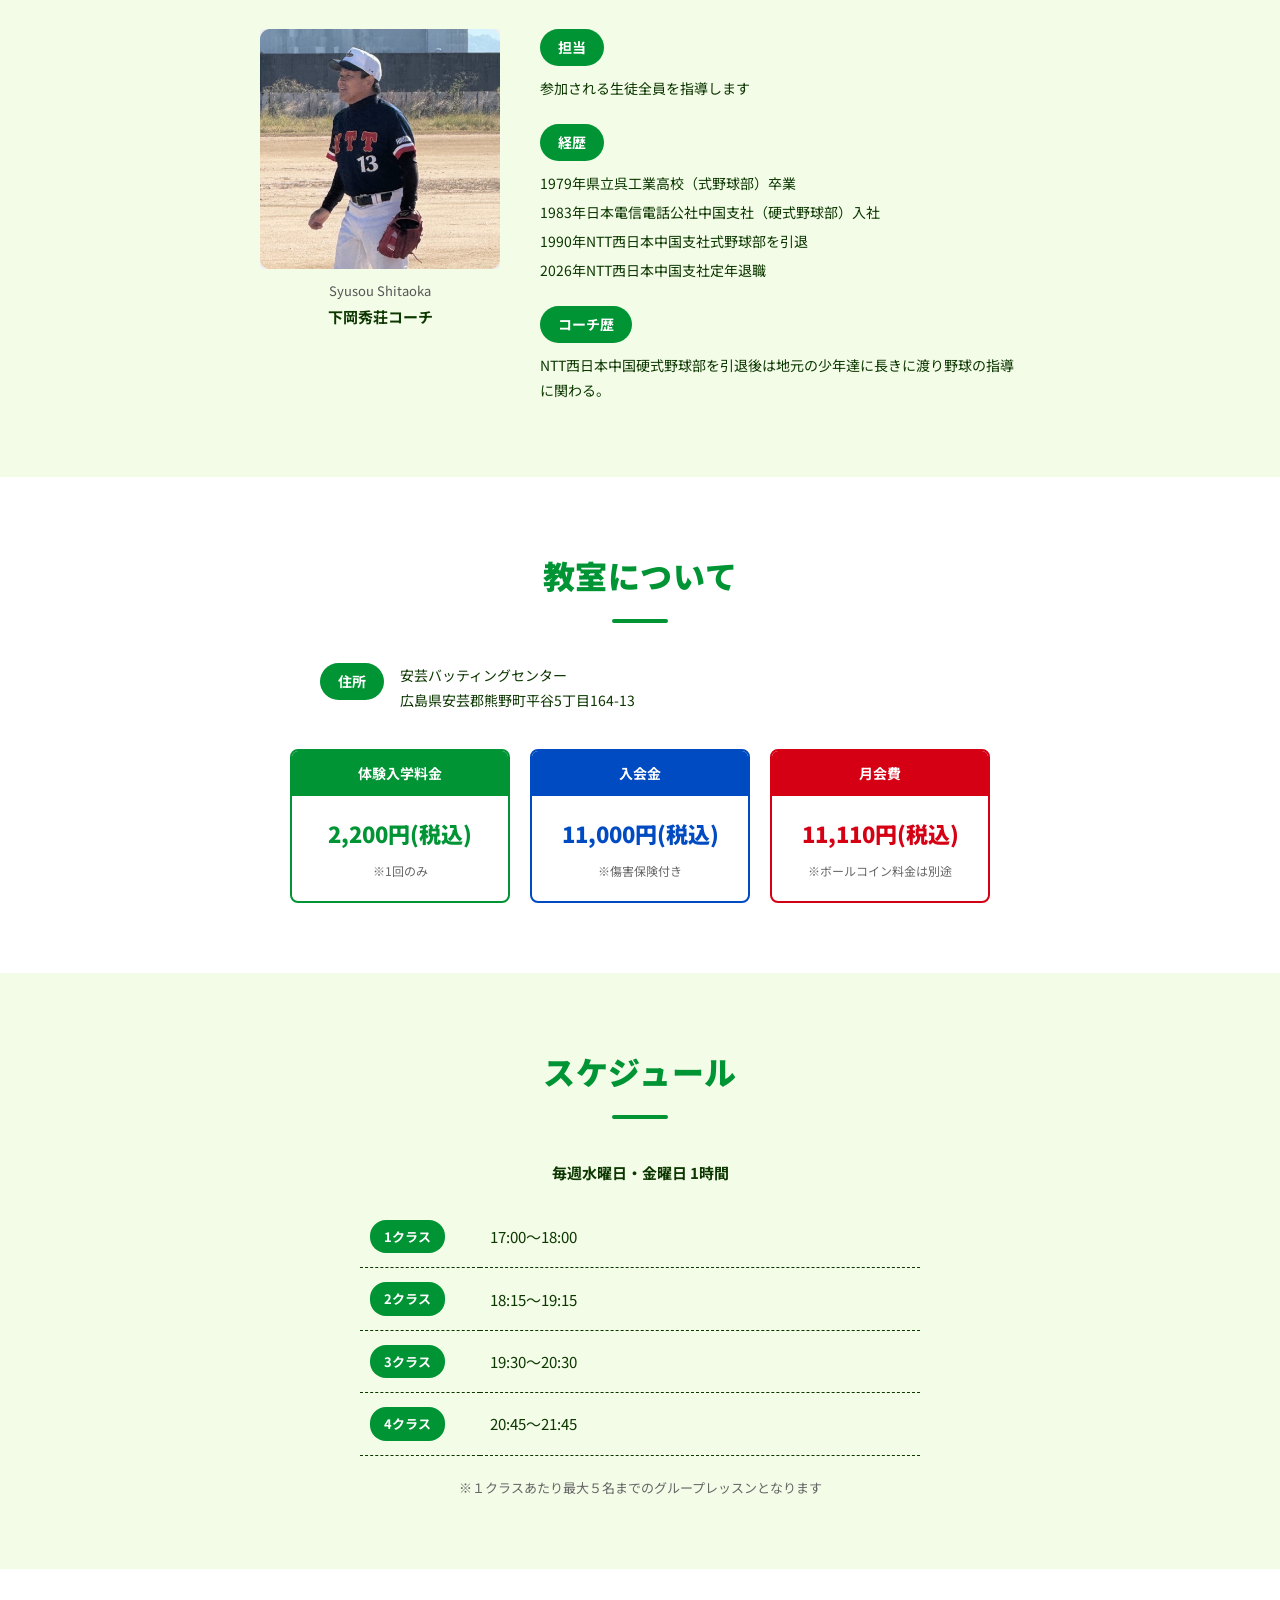
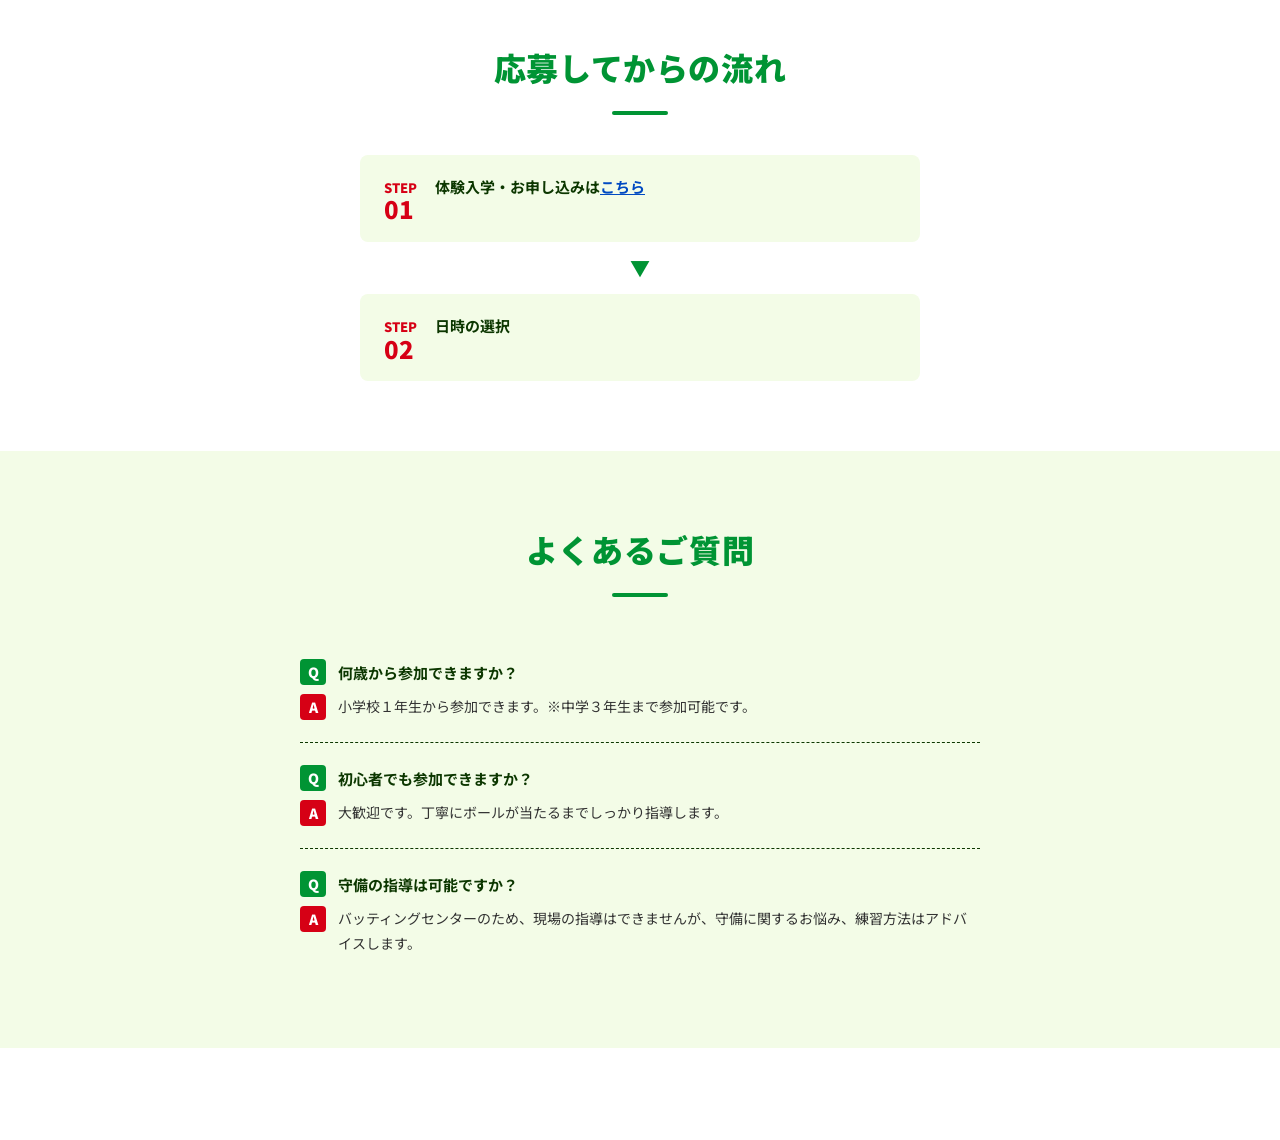
==== commit acfcb7ee: "ベースボール修正" ====
--- a/docs/index.html
+++ b/docs/index.html
@@ -34,7 +34,7 @@
     <!-- ============ point ============ -->
     <section id="point">
       <div class="wrap">
-        <h2 class="section-title">高橋慶彦ベースアカデミー</h2>
+        <h2 class="section-title">高橋慶彦ベースボールアカデミー</h2>
         <p class="lead">
           元広島東洋カープのレジェンド高橋慶彦氏が基本に忠実な野球を継承しています。<br />
           元NTT中国西日本の硬式野球部OBの下岡秀荘氏がコーチとして指導いたします。
@@ -80,7 +80,7 @@
             <p>1979年県立呉工業高校（式野球部）卒業</p>
             <p>1983年日本電信電話公社中国支社（硬式野球部）入社</p>
             <p>1990年NTT西日本中国支社式野球部を引退</p>
-            <p>2006年NTT西日本中国支社定年退職</p>
+            <p>2026年NTT西日本中国支社定年退職</p>
 
             <span class="badge-green">コーチ歴</span>
             <p>
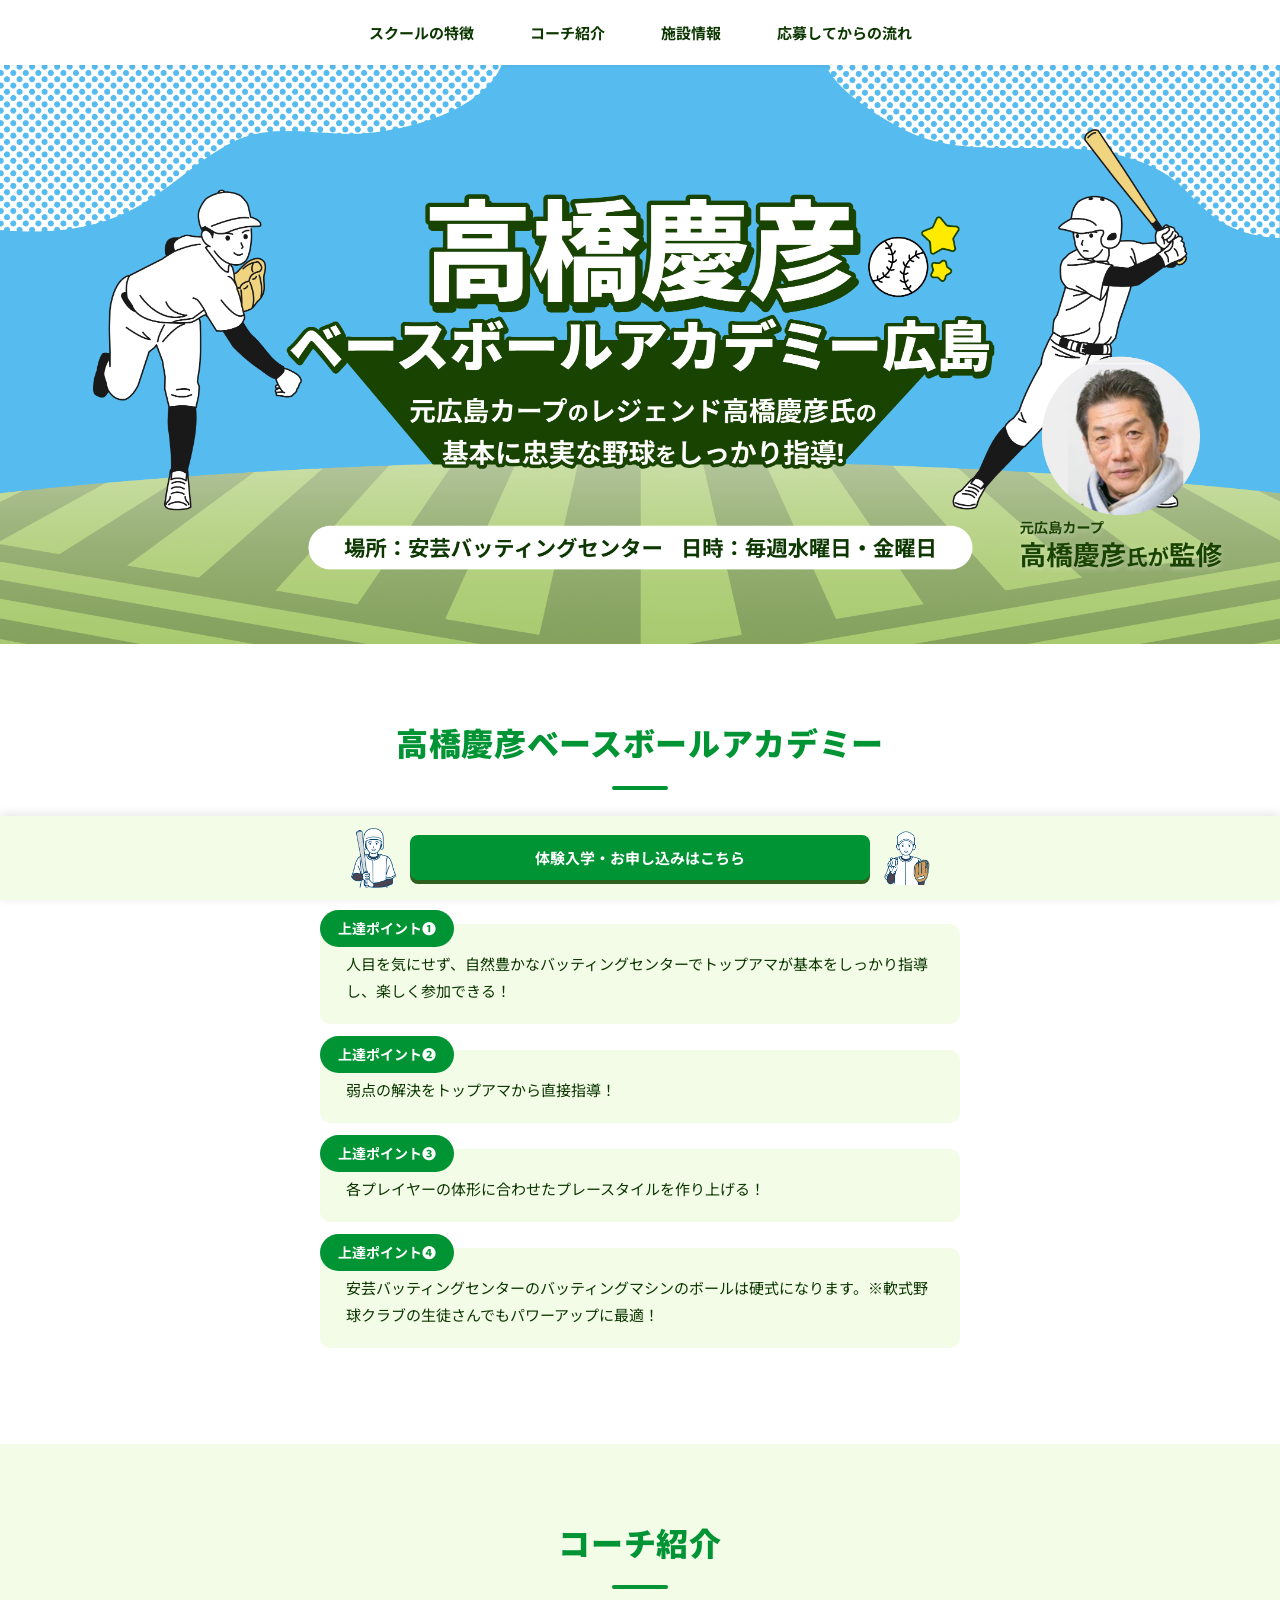
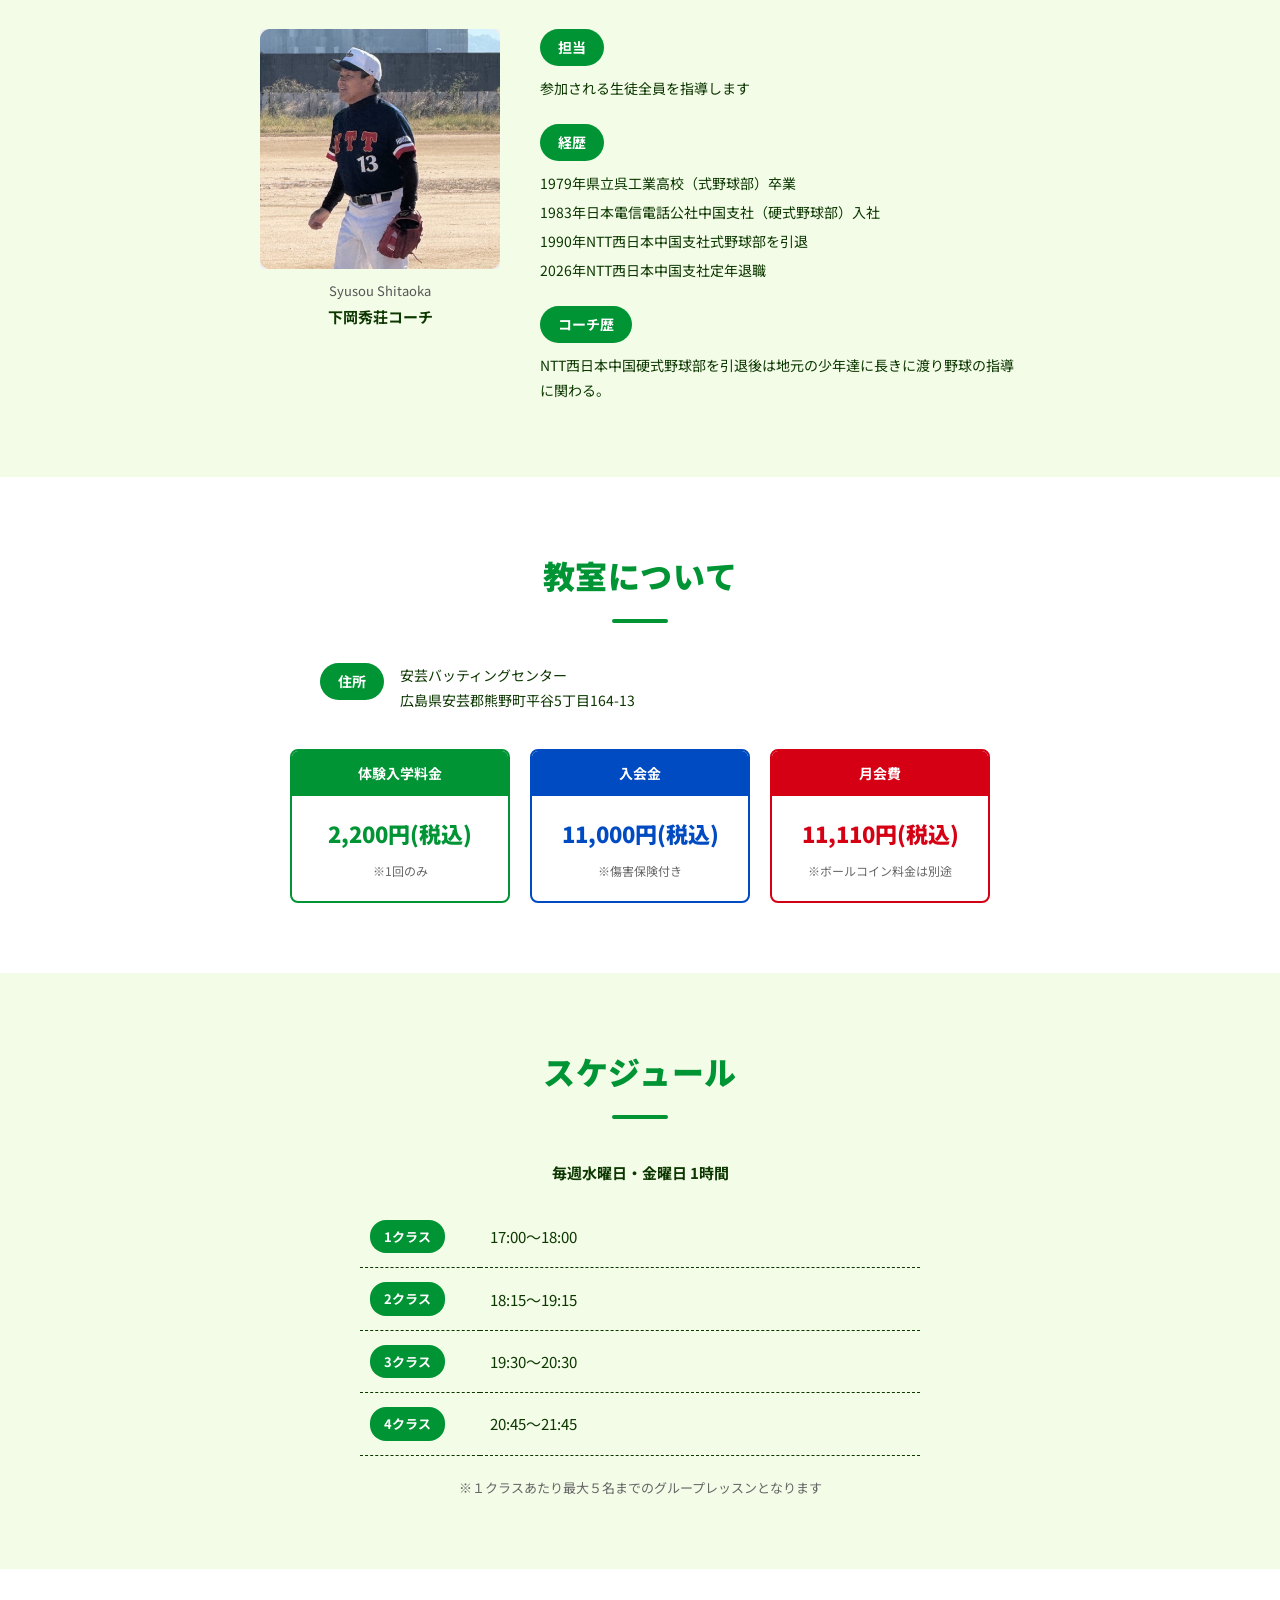
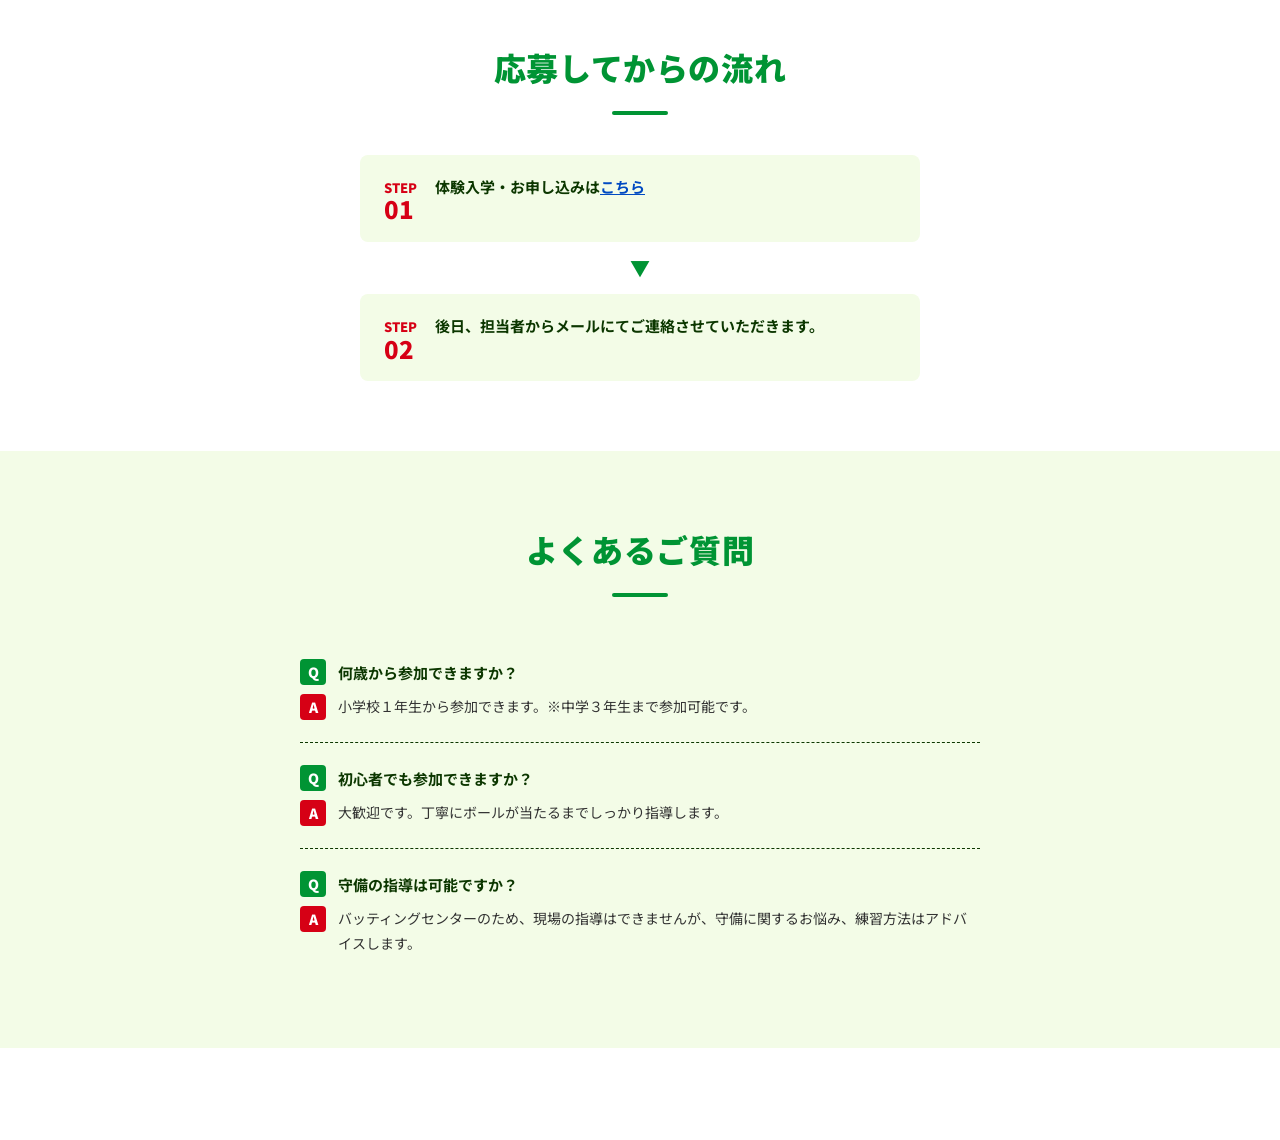
==== commit deac58f6: "ステップ修正" ====
--- a/docs/index.html
+++ b/docs/index.html
@@ -171,7 +171,9 @@
           <div class="flow-arrow">▼</div>
           <div class="flow-step">
             <div class="step-label">STEP<span class="num">02</span></div>
-            <div class="step-text">日時の選択</div>
+            <div class="step-text">
+              後日、担当者からメールにてご連絡させていただきます。
+            </div>
           </div>
         </div>
       </div>
